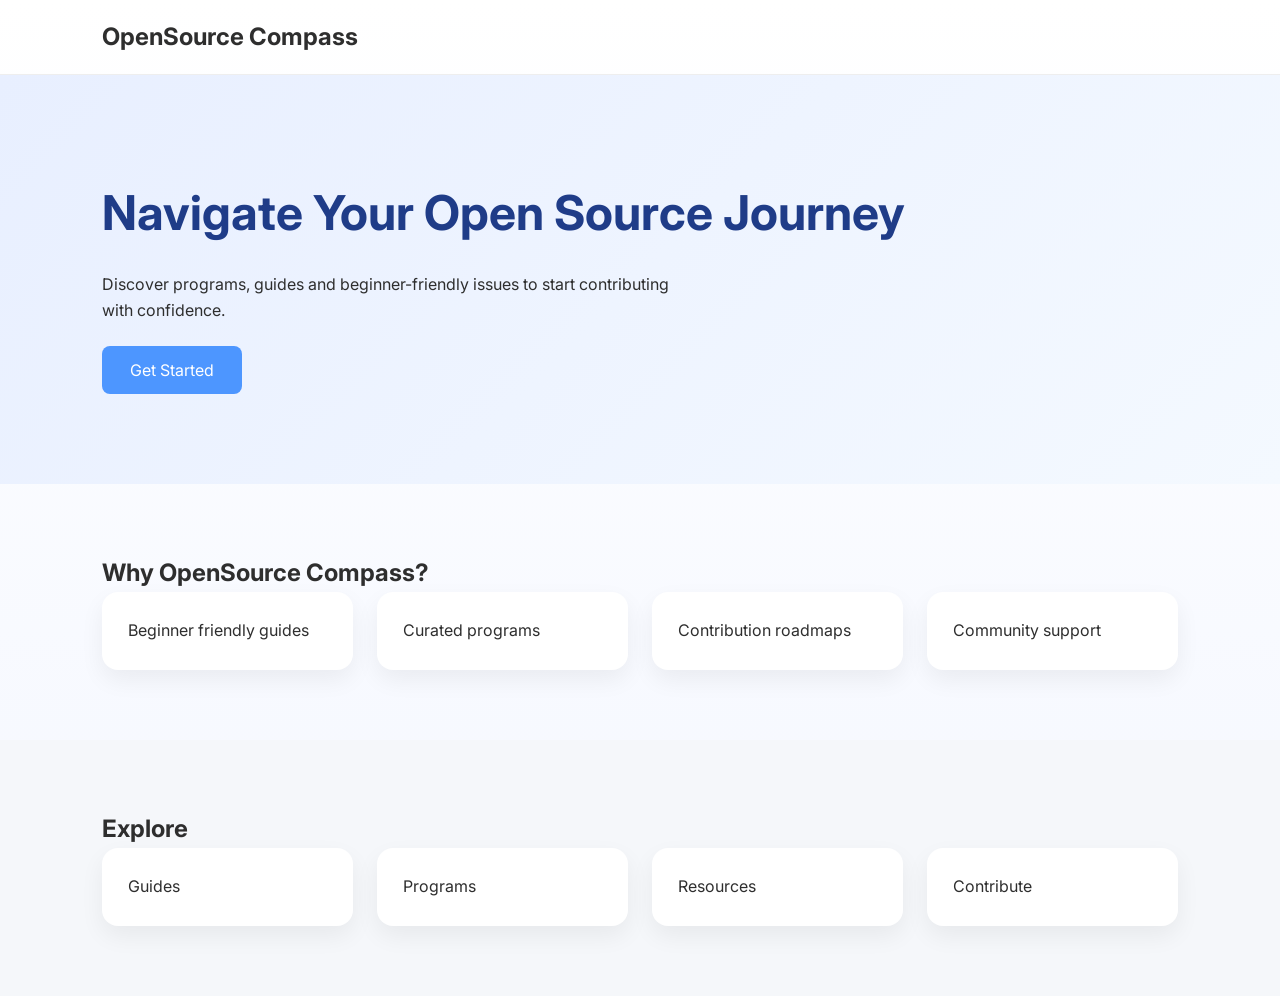
==== home.html @ dcbf49c9 "Merge branch 'main' of https://github.com/abhishekkumar177/OpenSource-Compass" ====
<!DOCTYPE html>
<html lang="en">
<head>
<meta charset="UTF-8">
<title>OpenSource Compass</title>
<meta name="viewport" content="width=device-width, initial-scale=1.0">
<link href="https://fonts.googleapis.com/css2?family=Inter:wght@400;600;700&display=swap" rel="stylesheet">
<style>
:root{--p:#1F3C88;--s:#4D96FF;--g:#F5F7FA;--d:#2E2E2E;--w:#fff}
*{margin:0;padding:0;box-sizing:border-box;font-family:Inter,sans-serif}
body{background:var(--w);color:var(--d);line-height:1.6}
header{display:flex;justify-content:space-between;align-items:center;padding:18px 8%;border-bottom:1px solid #eee}
nav a{margin-left:22px;text-decoration:none;color:var(--d);font-weight:500}
nav a:hover{color:var(--s)}
.hero{background:linear-gradient(135deg,#e8efff,#f4f9ff);padding:100px 8%}
.hero h1{font-size:48px;color:var(--p)}
.hero p{max-width:600px;margin:20px 0 35px}
.btn{background:var(--s);color:#fff;padding:14px 28px;border-radius:8px;text-decoration:none}
section{padding:70px 8%}
.grid{display:grid;grid-template-columns:repeat(auto-fit,minmax(240px,1fr));gap:24px}
.card{background:#fff;padding:26px;border-radius:16px;box-shadow:0 10px 25px rgba(0,0,0,.06)}
footer{text-align:center;background:var(--p);color:#fff;padding:26px;margin-top:60px}
body{background:linear-gradient(180deg,#ffffff,#f4f7ff)}.card:hover{transform:translateY(-6px);transition:.3s}.btn:hover{opacity:.9}
</style>
</head>
<body>
<header>
<h2>OpenSource Compass</h2>

</header>
<section class="hero">
<h1>Navigate Your Open Source Journey</h1>
<p>Discover programs, guides and beginner-friendly issues to start contributing with confidence.</p>
<a href="#" class="btn">Get Started</a>
</section>
<section>
<h2>Why OpenSource Compass?</h2>
<div class="grid">
<div class="card">Beginner friendly guides</div>
<div class="card">Curated programs</div>
<div class="card">Contribution roadmaps</div>
<div class="card">Community support</div>
</div>
</section>
<section style="background:var(--g)">
<h2>Explore</h2>
<div class="grid">
<div class="card">Guides</div><div class="card">Programs</div><div class="card">Resources</div><div class="card">Contribute</div>
</div>
</section>

</body>
</html>
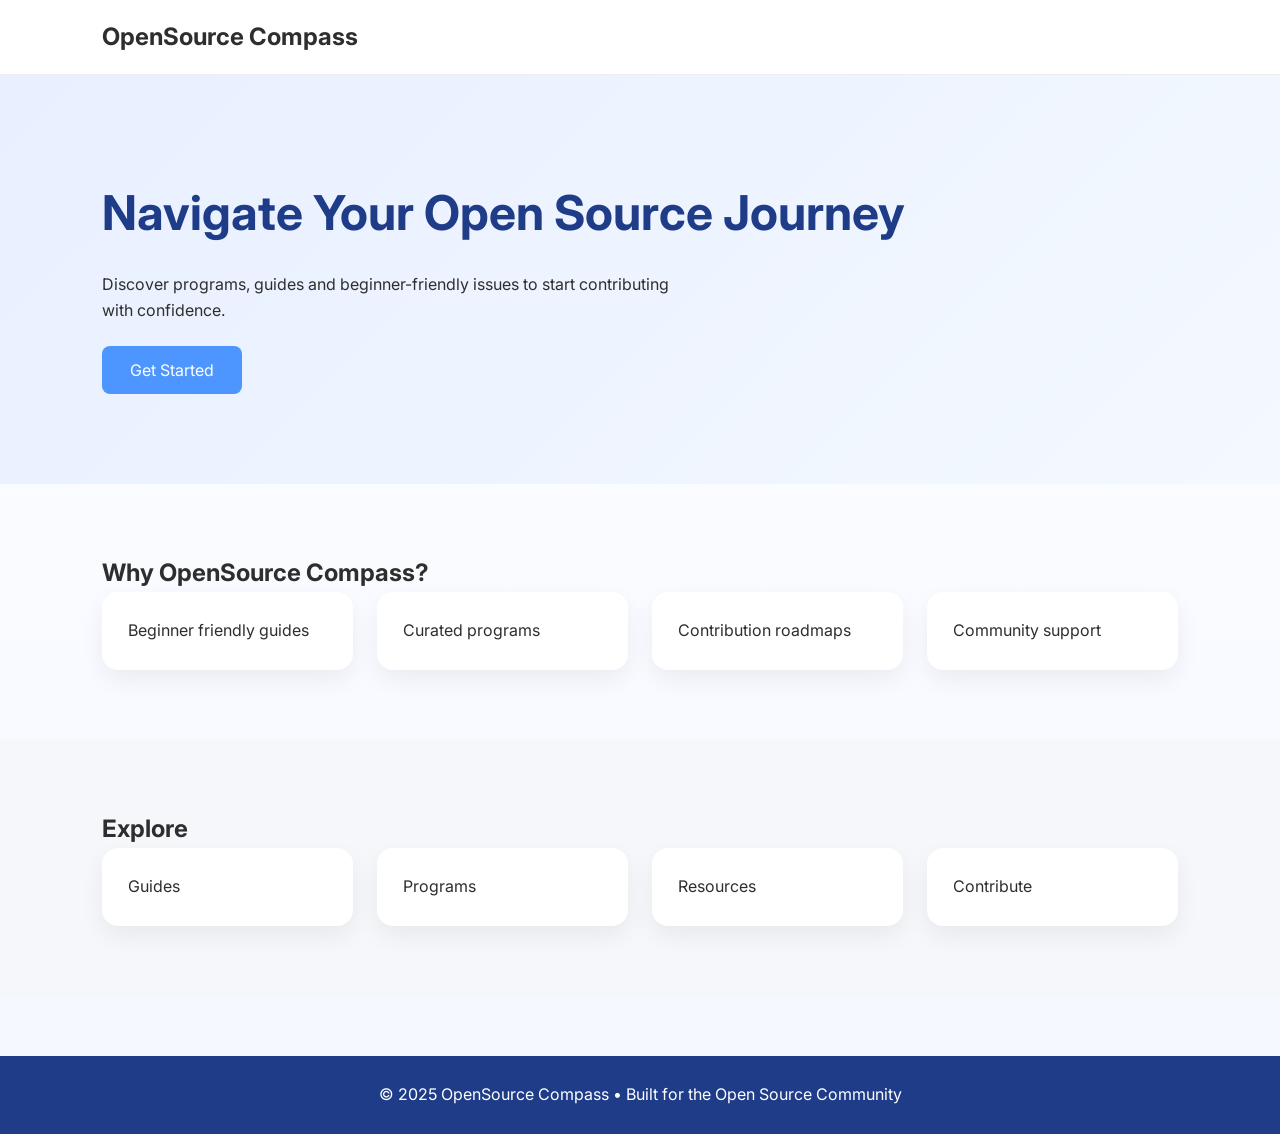
==== commit 8cd4848c: "Resolve merge conflicts: Add footers and fix CSS paths" ====
--- a/home.html
+++ b/home.html
@@ -48,6 +48,8 @@
 <div class="card">Guides</div><div class="card">Programs</div><div class="card">Resources</div><div class="card">Contribute</div>
 </div>
 </section>
-
+<footer>
+    <p>© 2025 OpenSource Compass • Built for the Open Source Community</p>
+</footer>
 </body>
 </html>
